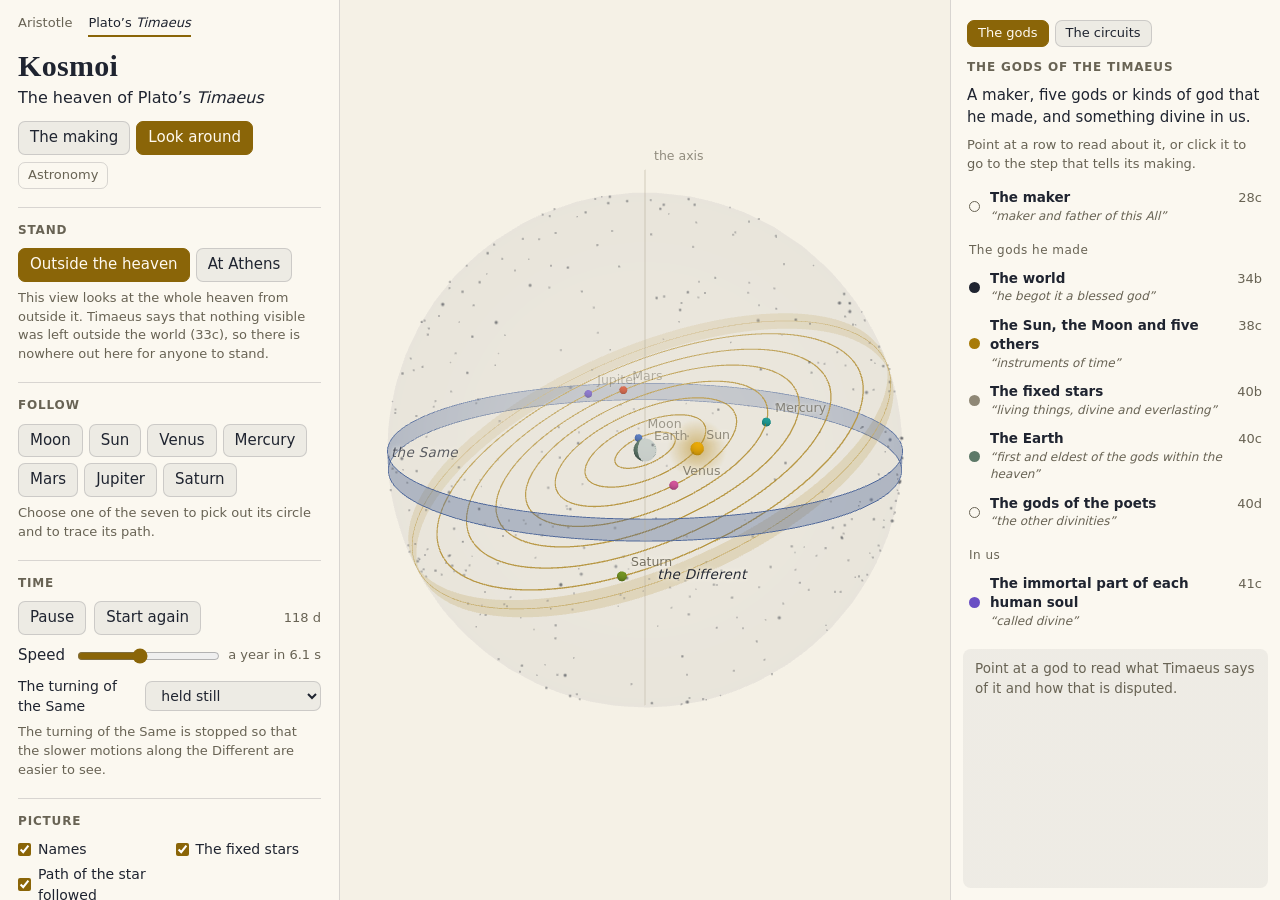
==== timaeus.html @ 5cf928cc "Kosmoi: Aristotle's cosmos and the heaven of Plato's Timaeus The two pages as they stand: the argume" ====
<!doctype html>
<html lang="en">
<head>
  <meta charset="utf-8">
  <meta name="viewport" content="width=device-width, initial-scale=1">
  <title>Kosmoi: the heaven of Plato’s Timaeus</title>
  <link rel="stylesheet" href="css/app.css">
  <script type="importmap">
    { "imports": { "three": "./vendor/three/build/three.module.js", "three/addons/": "./vendor/three/addons/" } }
  </script>
</head>
<body>
  <div class="app">
    <aside class="panel">
      <header>
        <nav class="cosmoi" aria-label="Which cosmos">
          <a href="index.html">Aristotle</a>
          <a href="timaeus.html" aria-current="page">Plato’s <i>Timaeus</i></a>
        </nav>
        <h1>Kosmoi</h1>
        <p class="sub">The heaven of Plato’s <i>Timaeus</i></p>
        <div class="seg mode" role="group" aria-label="What to do">
          <button id="mode-making" type="button" title="Timaeus’ account of how the world and its gods were made, step by step, in Greek and English">The making</button>
          <button id="mode-look" type="button" title="Turn the finished heaven round for yourself">Look around</button>
        </div>
        <div class="seg mode quiet" role="group" aria-label="For closer work">
          <button id="mode-astronomy" type="button" title="How large the seven circles are, and where each number comes from">Astronomy</button>
        </div>
      </header>

      <!-- The making, step by step. -->
      <div id="walk" hidden>
        <section>
          <div class="walk-head">
            <h2 id="walk-head"></h2>
            <span id="walk-count" class="value"></span>
          </div>
          <p id="walk-where" class="where"></p>
          <div class="row steps">
            <button id="walk-prev" type="button">Back</button>
            <button id="walk-next" type="button">Next</button>
            <span class="value">or the arrow keys</span>
          </div>
          <p id="walk-say" class="say"></p>
          <label id="act-row" class="slider">
            <span>This step</span>
            <input id="act" type="range" min="0" max="1000" step="1">
            <button id="again" type="button">Again</button>
          </label>
          <p id="walk-greek" class="greek" lang="grc"></p>
          <p id="walk-english" class="english"></p>
          <p id="walk-dispute" class="dispute"></p>
          <p id="walk-credit" class="note">The Greek is Burnet’s Oxford text and the English is Bury’s Loeb translation of 1929, both as digitised by the <a href="https://www.perseus.tufts.edu/" target="_blank" rel="noopener">Perseus Digital Library</a> and used under the <a href="https://creativecommons.org/licenses/by-sa/4.0/" target="_blank" rel="noopener">CC BY-SA 4.0</a> licence. The English is used here until another is supplied. The <a href="https://github.com/benarad/kosmoi#texts-and-licences" target="_blank" rel="noopener">sources and licences</a> are listed in full with the code.</p>
        </section>
      </div>

      <!-- Looking around the finished heaven for yourself. -->
      <div id="explore">
        <section>
          <h2>Stand</h2>
          <div id="views" class="seg" role="group" aria-label="Where to stand"></div>
          <p id="view-note" class="note"></p>
        </section>

        <section>
          <h2>Follow</h2>
          <div id="focus" class="seg" role="group" aria-label="Which star to follow"></div>
          <p id="focus-note" class="note"></p>
        </section>

        <!-- Everything astronomical: out of sight until asked for. -->
        <div id="astronomy" hidden>
          <section data-views="outside">
            <h2>How large the seven circles are</h2>
            <label class="field">
              <span>The circles’ sizes</span>
              <select id="sizes"></select>
            </label>
            <p id="sizes-note" class="note"></p>
          </section>

          <section>
            <h2>Where each number comes from</h2>
            <ul id="legend" class="sources"></ul>
            <p class="note">Apart from the proportions of the seven circles to one another, sizes and distances are not to scale. Timaeus gives no figure for the size of the Earth, the stars or the heaven.</p>
            <p class="note">The fixed stars are the stars of the Yale Bright Star Catalogue down to magnitude 4.6, about a thousand in all, placed where they were in 350 BC. Athens is taken to be at 38° north, and the Different to be slanted at 24° to the Same.</p>
          </section>
        </div>
      </div>

      <section>
        <h2>Time</h2>
        <div class="row">
          <button id="play" type="button">Pause</button>
          <button id="reset" type="button">Start again</button>
          <span id="elapsed" class="value"></span>
        </div>
        <!-- The clocks of the finished heaven; a step of the making has its own slider above. -->
        <div id="time-heaven">
          <label class="slider">
            <span>Speed</span>
            <input id="speed" type="range" min="0" max="1000" step="1">
            <span id="speed-text" class="value"></span>
          </label>
          <label class="field">
            <span>The turning of the Same</span>
            <select id="clock">
              <option value="held">held still</option>
              <option value="daily">running</option>
              <option value="noon">seen once a day, at noon</option>
            </select>
          </label>
          <p id="clock-note" class="note"></p>
        </div>
      </section>

      <section id="readout-section">
        <h2 id="readout-title"></h2>
        <dl id="readout"></dl>
      </section>

      <section>
        <h2>Picture</h2>
        <div class="checks">
          <label><input id="show-labels" type="checkbox"> Names</label>
          <label><input id="show-stars" type="checkbox"> The fixed stars</label>
          <label><input id="show-trail" type="checkbox"> Path of the star followed</label>
        </div>
        <div class="row">
          <button id="clear-trail" type="button">Clear path</button>
          <button id="reset-view" type="button">Reset view</button>
          <button id="theme" type="button">Paper</button>
        </div>
        <p id="drag-note" class="note">Drag to turn the view; scroll to move in or out.</p>
      </section>
    </aside>

    <main id="stage" class="stage" aria-label="The heaven, drawn and moving"></main>

    <aside id="rollcall-wrap" class="rollcall">
      <header>
        <!-- What the margin lists: the gods, or the steps or the circuits. -->
        <div class="seg tabs" role="group" aria-label="What the margin lists">
          <button id="tab-gods" type="button">The gods</button>
          <button id="tab-list" type="button">The circuits</button>
        </div>
        <h2 id="margin-title">The gods of the Timaeus</h2>
        <p id="count-line" class="count"></p>
        <p id="count-note" class="note"></p>
      </header>
      <div id="rollcall"></div>
      <!-- What Timaeus says of the god or the circuit pointed at. Kept under the
           list, so that filling it never moves the row under the cursor. -->
      <div id="detail" class="detail"></div>
    </aside>
  </div>

  <script type="module" src="js/timaeus.js"></script>
</body>
</html>
---- css/app.css ----
:root {
  --bg: #0d1220;
  --panel: #121829;
  --ink: #ece8dc;
  --faint: #9aa1b4;
  --line: rgba(236, 232, 220, 0.14);
  --control: rgba(236, 232, 220, 0.07);
  --control-hover: rgba(236, 232, 220, 0.13);
  --accent: #e6b53f;
  --on-accent: #1b1606;
  color-scheme: dark;
}

:root[data-theme="light"] {
  --bg: #f5f1e6;
  --panel: #fbf8f0;
  --ink: #1f2430;
  --faint: #686354;
  --line: rgba(31, 36, 48, 0.16);
  --control: rgba(31, 36, 48, 0.06);
  --control-hover: rgba(31, 36, 48, 0.11);
  --accent: #8a6508;
  --on-accent: #fffaf0;
  color-scheme: light;
}

* { box-sizing: border-box; }

html, body { height: 100%; margin: 0; }

body {
  background: var(--bg);
  color: var(--ink);
  font: 15px/1.45 system-ui, -apple-system, "Segoe UI", sans-serif;
}

.app {
  display: grid;
  grid-template-columns: 340px minmax(0, 1fr) 330px;
  height: 100vh;
}

/* ---------- the two side panels ---------- */

.panel, .rollcall {
  overflow-y: auto;
  background: var(--panel);
}

.panel { padding: 20px 18px 28px; border-right: 1px solid var(--line); }
.rollcall { display: flex; flex-direction: column; border-left: 1px solid var(--line); }
.rollcall header { padding: 20px 16px 10px; }

.panel header { margin-bottom: 4px; }

/* Which cosmos: a line of links above the title, the same on every page. */
.cosmoi { display: flex; gap: 16px; margin: -6px 0 12px; font-size: 13px; }
.cosmoi a { padding-bottom: 2px; border-bottom: 2px solid transparent; color: var(--faint); text-decoration: none; }
.cosmoi a:hover { color: var(--ink); }
.cosmoi a[aria-current="page"] { border-bottom-color: var(--accent); color: var(--ink); }
.cosmoi a:focus-visible { outline: 2px solid var(--accent); outline-offset: 2px; }

h1 {
  margin: 0;
  font: 600 30px/1.1 "Iowan Old Style", "Palatino Linotype", Palatino, Georgia, serif;
  letter-spacing: 0.01em;
}

.sub { margin: 4px 0 0; font-size: 16px; }
.mode { margin-top: 12px; }
/* The second row: the closer reading and the astronomy, there when wanted. */
.mode.quiet { margin-top: 7px; }
.mode.quiet button { padding: 3px 9px; font-size: 13px; color: var(--faint); background: none; }
.mode.quiet button:hover { color: var(--ink); background: var(--control); }
.mode.quiet button[aria-pressed="true"] { color: var(--on-accent); background: var(--accent); }

.panel [hidden] { display: none; }

/* ---------- the guided sequences ---------- */

.walk-head { display: flex; align-items: baseline; justify-content: space-between; gap: 10px; }
.walk-head h2 { text-transform: none; letter-spacing: 0; font-size: 15px; color: var(--ink); }
.walk-head .value { white-space: nowrap; }
.where { margin: -5px 0 10px; color: var(--faint); font-size: 13px; }
.where:empty { display: none; }

/* A trial: what the model gives, beside what was seen. */
.measure { display: block; margin: 0 0 10px; padding: 9px 12px; border: 1px solid var(--line); border-radius: 8px; }
.measure dt { font-size: 11.5px; letter-spacing: 0.06em; text-transform: uppercase; }
.measure dd { margin: 1px 0 9px; font-variant-numeric: normal; }
.measure dd:last-child { margin-bottom: 0; }

.greek, .english { margin: 0 0 12px; }
.greek { font: 17px/1.6 "GFS Didot", "Gentium Plus", "Palatino Linotype", "Times New Roman", serif; }
.english { font-size: 14.5px; line-height: 1.5; }
.greek span, .english span { color: var(--faint); cursor: pointer; border-radius: 3px; }
.greek span:hover, .english span:hover { color: var(--ink); }
.greek span.here, .english span.here { color: var(--ink); background: var(--control-hover); box-shadow: 0 0 0 3px var(--control-hover); }

.row.steps { margin: 0 0 12px; }
.say {
  margin: 0 0 12px;
  padding: 8px 12px;
  border-left: 3px solid var(--accent);
  background: var(--control);
  font-size: 14px;
}

/* How a passage is contested, in a line or two. */
.dispute { margin: 0 0 10px; padding: 0 2px; color: var(--faint); font-size: 13px; }
.dispute:empty { display: none; }

button:disabled { opacity: 0.4; cursor: default; }
button.link { padding: 0; border: 0; background: none; color: var(--accent); text-decoration: underline; font-size: inherit; }

.panel section, .panel footer {
  margin-top: 18px;
  padding-top: 14px;
  border-top: 1px solid var(--line);
}

.panel section[hidden] { display: none; }

h2 {
  margin: 0 0 9px;
  font-size: 12px;
  font-weight: 600;
  letter-spacing: 0.07em;
  text-transform: uppercase;
  color: var(--faint);
}

.note { margin: 7px 0 0; color: var(--faint); font-size: 13px; }
.note a { color: inherit; text-decoration: underline; text-underline-offset: 2px; }
.note a:hover { color: var(--ink); }
.note:empty { display: none; }

.value { color: var(--faint); font-size: 13px; font-variant-numeric: tabular-nums; }

button, select {
  font: inherit;
  color: var(--ink);
  background: var(--control);
  border: 1px solid var(--line);
  border-radius: 7px;
  padding: 5px 11px;
  cursor: pointer;
}

button:hover, select:hover { background: var(--control-hover); }

button:focus-visible, select:focus-visible, input:focus-visible {
  outline: 2px solid var(--accent);
  outline-offset: 2px;
}

button[aria-pressed="true"] {
  background: var(--accent);
  border-color: var(--accent);
  color: var(--on-accent);
}

.seg { display: flex; flex-wrap: wrap; gap: 6px; }
.seg button small { margin-left: 5px; opacity: 0.75; font-size: 12px; }

.row { display: flex; align-items: center; flex-wrap: wrap; gap: 8px; margin-top: 8px; }
.row:first-child { margin-top: 0; }
.row .value { margin-left: auto; }

.slider {
  display: grid;
  grid-template-columns: auto minmax(0, 1fr) auto;
  align-items: center;
  gap: 10px;
  margin-top: 10px;
}

.slider input { width: 100%; accent-color: var(--accent); }
.slider .value { min-width: 5.2em; text-align: right; }

.field {
  display: flex;
  align-items: center;
  justify-content: space-between;
  gap: 10px;
  margin-top: 9px;
  font-size: 14px;
}

.field select { max-width: 58%; }
.field[hidden], .check[hidden] { display: none; }

.check { display: flex; align-items: center; gap: 7px; margin-top: 9px; font-size: 14px; }
.check.inline { margin-top: 0; margin-right: 4px; }

.checks { display: grid; grid-template-columns: 1fr 1fr; gap: 5px 12px; font-size: 14px; }
.checks label { display: flex; align-items: center; gap: 7px; }
input[type="checkbox"] { accent-color: var(--accent); margin: 0; }

.sources { list-style: none; margin: 8px 0 0; padding: 0; font-size: 12.5px; }
.sources li { display: flex; justify-content: space-between; gap: 10px; padding: 2px 0; color: var(--faint); }
.sources b { font-weight: 600; color: var(--ink); cursor: help; white-space: nowrap; }
#legend li { display: block; }
#legend b { cursor: default; margin-right: 6px; }

/* ---------- the readout ---------- */

dl { display: grid; grid-template-columns: auto minmax(0, 1fr); gap: 4px 14px; margin: 0; font-size: 14px; }
dt { color: var(--faint); }
dd { margin: 0; font-variant-numeric: tabular-nums; }
dt[hidden], dd[hidden] { display: none; }

/* ---------- the roll-call ---------- */

.count { margin: 0; font-size: 15px; font-variant-numeric: tabular-nums; }
.count b { font-weight: 600; }

.key { display: flex; flex-wrap: wrap; gap: 4px 14px; list-style: none; margin: 10px 0 0; padding: 0; color: var(--faint); font-size: 12px; }
.key li { display: flex; align-items: center; gap: 6px; }

.chip { flex: none; width: 16px; height: 0; border-top: 3px solid var(--faint); }
.chip.dashed { border-top-style: dashed; }
.chip.dotted { border-top-style: dotted; }

/* The description of the sphere pointed at. Its height is fixed: if it grew
   and shrank with its text it would push the list about under the cursor. */
.detail {
  flex: none;
  height: min(238px, 32vh);
  overflow-y: auto;
  margin: 8px 12px 12px;
  padding: 10px 12px;
  border-radius: 8px;
  background: linear-gradient(var(--control), var(--control)), var(--panel);
  font-size: 13.5px;
}

.detail p { margin: 0; }
.detail .hint { color: var(--faint); }
.detail .sources { margin-top: 6px; }

#rollcall { flex: 1; min-height: 0; overflow-y: auto; padding: 0 8px 24px; }

.rc-group { margin-top: 6px; }

.rc-head {
  display: flex;
  align-items: baseline;
  gap: 8px;
  width: 100%;
  padding: 6px 8px;
  border: 0;
  border-radius: 6px;
  background: none;
  text-align: left;
  font-weight: 600;
}

.rc-head .dot { align-self: center; width: 9px; height: 9px; border-radius: 50%; }
.rc-head small { margin-left: auto; color: var(--faint); font-weight: 400; font-size: 12px; font-variant-numeric: tabular-nums; }
.rc-group.focused .rc-head { background: var(--control-hover); }

.rc-row {
  display: grid;
  grid-template-columns: 22px 16px minmax(0, 1fr) auto 14px;
  align-items: center;
  gap: 8px;
  padding: 3px 8px;
  border-radius: 6px;
  font-size: 13px;
  cursor: default;
}

.rc-row:hover, .rc-row:focus-within, .rc-row.lit { background: var(--control); }
.rc-row .num { color: var(--faint); font-size: 11.5px; text-align: right; font-variant-numeric: tabular-nums; }
.rc-row .what { min-width: 0; overflow: hidden; white-space: nowrap; text-overflow: ellipsis; }
.rc-row .what small { color: var(--faint); margin-left: 6px; }
.rc-row .carried { color: var(--faint); font-size: 11.5px; font-variant-numeric: tabular-nums; }
.rc-row input { cursor: pointer; }
.rc-group:not(.focused) .rc-row { opacity: 0.72; }
.rc-row.stars { margin-top: 2px; }

/* The movers: one still mark beside each sphere, in a column of their own. */
.mover {
  display: none;
  box-sizing: border-box;
  width: 10px;
  height: 10px;
  border: 1.5px solid var(--ink);
  border-radius: 50%;
  justify-self: center;
}

.mover.first { background: var(--ink); width: 12px; height: 12px; }
.mover.idle { border-style: dotted; opacity: 0.55; }
.mover.unknown { border: 0; width: auto; height: auto; color: var(--faint); font-size: 12px; line-height: 1; }

.with-movers .mover, .key .mover { display: block; }
.with-movers .rc-row { grid-template-columns: 22px 16px minmax(0, 1fr) auto 14px 30px; }
.with-movers .rc-row .mover { margin-left: 12px; }
#mover-key[hidden], #mover-line[hidden] { display: none; }
.mover-words { margin-top: 8px !important; color: var(--faint); font-size: 12.5px; }

/* The short form: a row for each star, a mark for each sphere that serves it,
   and under each mark its mover. */
.key:empty { display: none; }
.rollcall.matrix #rollcall { padding: 6px 12px 12px; }
.mx-row { display: grid; grid-template-columns: 88px minmax(0, 1fr); align-items: center; gap: 4px; padding: 5px 0; break-inside: avoid; }
.mx-name { display: flex; align-items: center; gap: 7px; min-width: 0; padding: 4px 6px; border: 0; border-radius: 6px; background: none; text-align: left; font-size: 13.5px; font-weight: 600; }
span.mx-name { cursor: default; }
.mx-name .dot { flex: none; width: 9px; height: 9px; border-radius: 50%; }
.mx-row.focused .mx-name { background: var(--control-hover); }
.mx-pairs { display: flex; flex-wrap: wrap; align-items: center; }
.mx-pair { display: grid; justify-items: center; align-content: center; row-gap: 6px; width: 22px; min-height: 30px; border-radius: 5px; cursor: default; }
.mx-pair:hover, .mx-pair.lit { background: var(--control-hover); }
.mx-pair:focus-visible { outline: 2px solid var(--accent); outline-offset: 1px; }
.mx-pair .chip { width: 15px; }
.mx-pair .mover { width: 9px; height: 9px; }
.mx-pair .mover.first { width: 11px; height: 11px; }
.mx-gap { width: 9px; }
.rollcall.matrix .mx-row:first-child { margin-bottom: 4px; }

/* Below the Moon the list is of the four simple bodies. */
.rollcall.below .key { display: none; }
.rc-simple { display: grid; grid-template-columns: 12px minmax(0, 1fr); gap: 10px; padding: 8px 10px; font-size: 13.5px; }
.rc-simple .dot { width: 11px; height: 11px; margin-top: 4px; border-radius: 50%; }
.rc-simple small { margin-left: 8px; color: var(--faint); }
.rc-simple .place { display: block; color: var(--faint); }

/* The Timaeus: the list is of the eight circuits, the Same and the seven circles of the Different. */
.tc-row { display: grid; grid-template-columns: 11px minmax(0, 1fr) auto; align-items: baseline; gap: 10px; padding: 7px 10px; border-radius: 6px; font-size: 13.5px; cursor: default; break-inside: avoid; }
.tc-row.choose { cursor: pointer; }
.tc-row:hover, .tc-row.lit, .tc-row.focused { background: var(--control); }
.tc-row.focused { background: var(--control-hover); }
.tc-row:focus-visible { outline: 2px solid var(--accent); outline-offset: -2px; }
.tc-row .dot { align-self: center; width: 11px; height: 11px; border-radius: 50%; }
.tc-row .what { min-width: 0; font-weight: 600; }
.tc-row .what small { display: block; color: var(--faint); font-weight: 400; font-size: 12px; }
.tc-row .period { color: var(--faint); font-size: 13px; font-variant-numeric: tabular-nums; white-space: nowrap; }
.tc-head { margin: 12px 10px 4px; color: var(--faint); font-size: 12px; letter-spacing: 0.04em; }
/* The same list as the steps of the making: a number in place of the dot. */
.tc-row.step { grid-template-columns: 18px minmax(0, 1fr) auto; }
.tc-row .num { color: var(--faint); font-size: 12px; text-align: right; font-variant-numeric: tabular-nums; }
.tc-row.step .what { font-weight: 400; }
.tc-row.step.focused .what { font-weight: 600; }

/* The margin's two lists, and the list of the gods. A god whose making has
   not yet been told is faint, and one with nothing to show in the picture has
   a hollow mark. Its description is given all the room the short list leaves. */
.tabs { margin: 0 0 12px; }
.tabs button { padding: 3px 10px; font-size: 13px; }
.tc-row.god { padding: 5px 10px; }
.tc-row.god .what small { font-style: italic; }
.tc-row.unmade { opacity: 0.42; }
.tc-row .dot.hollow { box-sizing: border-box; border: 1.5px solid var(--faint); background: none; }
.rollcall.gods #rollcall { flex: none; padding-bottom: 6px; }
.rollcall.gods .detail { flex: 1; height: auto; min-height: 150px; }
.detail .god-head { display: flex; flex-wrap: wrap; align-items: baseline; gap: 4px 10px; margin-bottom: 7px; }
.detail .greek-phrase { font: 15px/1.4 "GFS Didot", "Gentium Plus", "Palatino Linotype", "Times New Roman", serif; }
.detail .where-phrase { color: var(--faint); font-size: 12.5px; }
.rollcall.gods .detail p + p { margin-top: 8px; }
.detail .dispute { padding: 0; }
/* A step of the making: its slider, and a button to play it again. */
#act-row { margin: 0 0 12px; }
#act-row[hidden], #time-heaven[hidden], #explore[hidden], #walk[hidden], .detail[hidden] { display: none; }

#tether { position: fixed; inset: 0; width: 100%; height: 100%; pointer-events: none; z-index: 10; }
#tether-path { fill: none; stroke-width: 1.5; opacity: 0.85; }
#tether-all path { fill: none; stroke-width: 1; opacity: 0.4; }

/* ---------- the stage ---------- */

.stage { position: relative; overflow: hidden; min-height: 0; background: var(--bg); touch-action: none; }
.stage canvas { position: absolute; inset: 0; display: block; }
.stage-labels { position: absolute; inset: 0; pointer-events: none; }

.label {
  padding: 0 0 5px 9px;
  color: var(--ink);
  font-size: 13px;
  white-space: nowrap;
  text-shadow: 0 0 3px var(--bg), 0 0 6px var(--bg);
}

.label.major { font-size: 15px; font-weight: 600; }
.label.minor { color: var(--faint); font-size: 12.5px; }
.label.sign { padding: 0; color: var(--faint); font-size: 12px; letter-spacing: 0.03em; }
.label.star { padding: 0 0 3px 6px; color: var(--faint); font-size: 11.5px; }
.label.compass { padding: 0; font-size: 12.5px; font-weight: 600; letter-spacing: 0.1em; text-transform: uppercase; }
.label.element { padding: 0; font-size: 13px; font-weight: 600; letter-spacing: 0.05em; }
.label.element.inside { color: #fff; text-shadow: 0 0 3px rgba(0, 0, 0, 0.9), 0 0 6px rgba(0, 0, 0, 0.7); }
.label.inward, .label.beside { padding: 0 0 0 7px; }
.label.band { font-size: 13.5px; font-style: italic; letter-spacing: 0.02em; }

/* ---------- narrower windows ---------- */

/* Mid-width: the roll-call moves beneath, its description on the left and the
   list beside it in as many columns as fit. */
@media (max-width: 1180px) {
  .app { grid-template-columns: 320px minmax(0, 1fr); grid-template-rows: minmax(0, 1fr) 42vh; }
  .rollcall {
    grid-column: 1 / -1;
    display: grid;
    grid-template-columns: 320px minmax(0, 1fr);
    grid-template-rows: auto minmax(0, 1fr);
    border-left: 0;
    border-top: 1px solid var(--line);
    overflow: hidden;
  }
  .rollcall header { padding-top: 14px; }
  .detail { grid-column: 1; grid-row: 2; height: auto; min-height: 0; margin-top: 0; }
  #rollcall { grid-column: 2; grid-row: 1 / span 2; padding-top: 10px; column-width: 280px; column-gap: 14px; }
  .rc-group { break-inside: avoid; }
}

/* Narrow: the picture on top, then the controls, then the roll-call. */
@media (max-width: 820px) {
  .app { grid-template-columns: minmax(0, 1fr); grid-template-rows: 56vh auto auto; height: auto; min-height: 100vh; }
  .stage { order: -1; }
  .panel { border-right: 0; border-top: 1px solid var(--line); overflow: visible; }
  .rollcall { display: flex; overflow: visible; }
  #rollcall { overflow: visible; column-width: auto; }
  /* The list is as long as the page here, so the description stays in sight at the foot of the window. */
  .detail { position: sticky; bottom: 8px; height: min(238px, 32vh); margin-top: 8px; box-shadow: 0 0 0 1px var(--line), 0 -6px 18px rgba(0, 0, 0, 0.25); }
  /* A god's description is long, so here it lies under the list at its own length. */
  .rollcall.gods .detail { position: static; height: auto; box-shadow: none; }
}
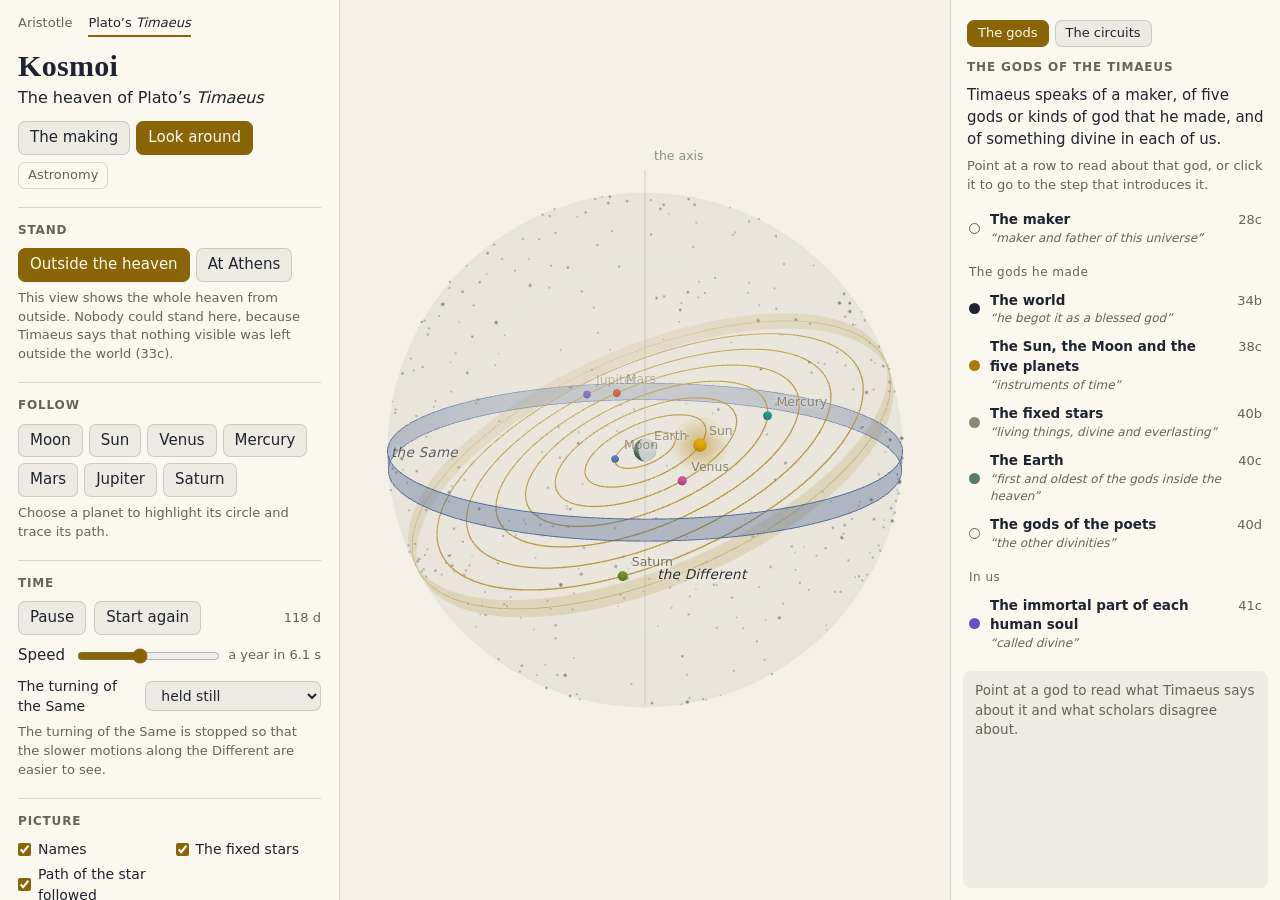
==== commit d4055e0f: "Revise the wording of both pages and the README The notes under every step, the gods in the margin, " ====
--- a/timaeus.html
+++ b/timaeus.html
@@ -24,7 +24,7 @@
           <button id="mode-look" type="button" title="Turn the finished heaven round for yourself">Look around</button>
         </div>
         <div class="seg mode quiet" role="group" aria-label="For closer work">
-          <button id="mode-astronomy" type="button" title="How large the seven circles are, and where each number comes from">Astronomy</button>
+          <button id="mode-astronomy" type="button" title="The sizes of the seven circles and the source of every number">Astronomy</button>
         </div>
       </header>
 
@@ -131,7 +131,7 @@
           <button id="reset-view" type="button">Reset view</button>
           <button id="theme" type="button">Paper</button>
         </div>
-        <p id="drag-note" class="note">Drag to turn the view; scroll to move in or out.</p>
+        <p id="drag-note" class="note">Drag to turn the view, and scroll to move in or out.</p>
       </section>
     </aside>
 
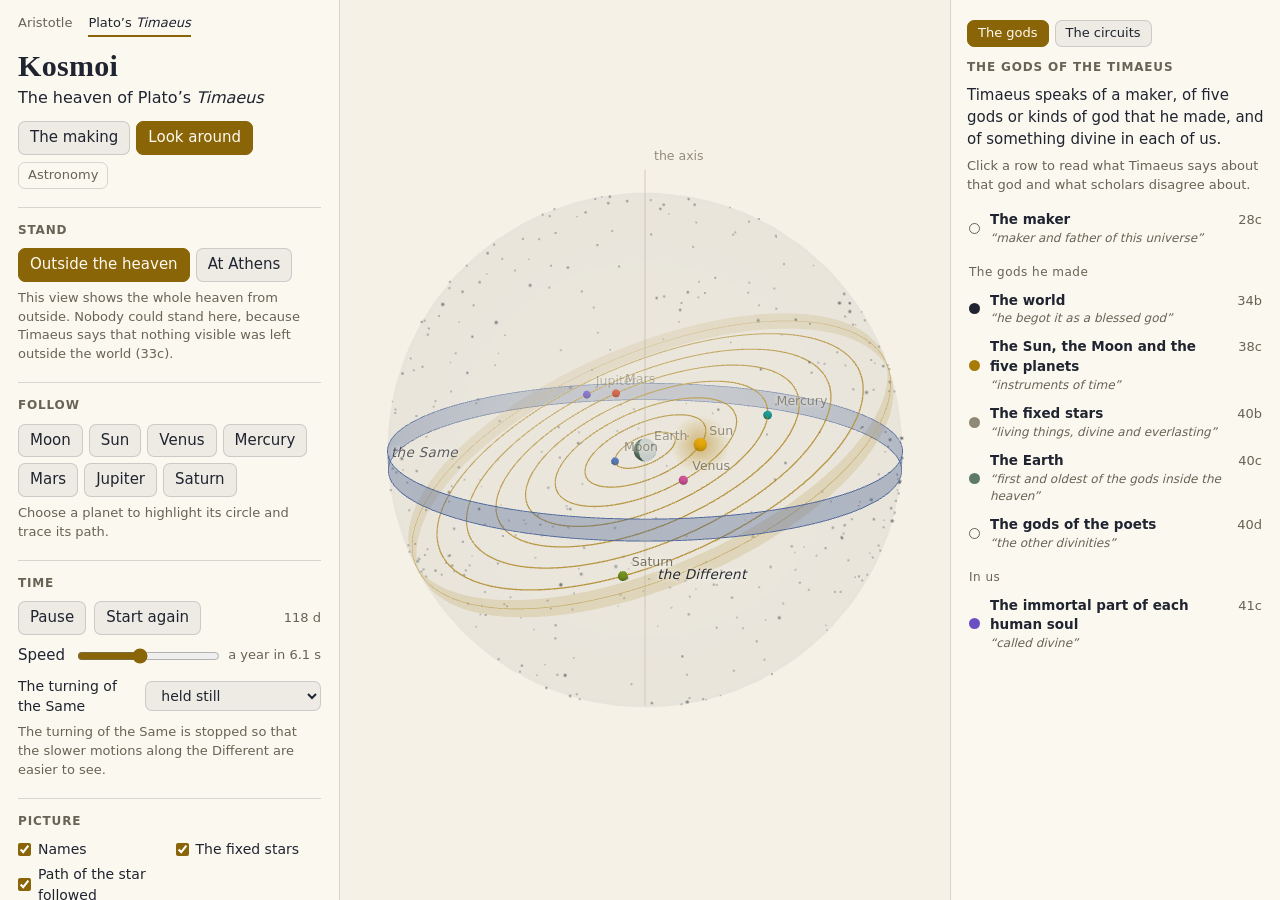
==== commit 4021a8ea: "Fix the keyboard, pin the step controls, open the gods in place Space and the arrow keys now work af" ====
--- a/timaeus.html
+++ b/timaeus.html
@@ -31,22 +31,25 @@
       <!-- The making, step by step. -->
       <div id="walk" hidden>
         <section>
-          <div class="walk-head">
+          <!-- The step's controls and its title, which stay in sight while its text is
+               scrolled. The controls come first, so that they never move when a title
+               runs to a second line. -->
+          <div class="walk-bar">
+            <div class="row steps">
+              <button id="walk-prev" type="button">Back</button>
+              <button id="walk-next" type="button">Next</button>
+              <span class="hint">or the arrow keys</span>
+              <span id="walk-count" class="value"></span>
+            </div>
+            <label id="act-row" class="slider">
+              <span>This step</span>
+              <input id="act" type="range" min="0" max="1000" step="1">
+              <button id="again" type="button">Again</button>
+            </label>
             <h2 id="walk-head"></h2>
-            <span id="walk-count" class="value"></span>
-          </div>
-          <p id="walk-where" class="where"></p>
-          <div class="row steps">
-            <button id="walk-prev" type="button">Back</button>
-            <button id="walk-next" type="button">Next</button>
-            <span class="value">or the arrow keys</span>
+            <p id="walk-where" class="where"></p>
           </div>
           <p id="walk-say" class="say"></p>
-          <label id="act-row" class="slider">
-            <span>This step</span>
-            <input id="act" type="range" min="0" max="1000" step="1">
-            <button id="again" type="button">Again</button>
-          </label>
           <p id="walk-greek" class="greek" lang="grc"></p>
           <p id="walk-english" class="english"></p>
           <p id="walk-dispute" class="dispute"></p>
@@ -149,8 +152,9 @@
         <p id="count-note" class="note"></p>
       </header>
       <div id="rollcall"></div>
-      <!-- What Timaeus says of the god or the circuit pointed at. Kept under the
-           list, so that filling it never moves the row under the cursor. -->
+      <!-- What Timaeus says of the circuit pointed at. Kept under the list, so that
+           filling it never moves the row under the cursor. A god's description
+           opens in the list itself, under its row. -->
       <div id="detail" class="detail"></div>
     </aside>
   </div>
--- a/css/app.css
+++ b/css/app.css
@@ -78,9 +78,25 @@
 
 /* ---------- the guided sequences ---------- */
 
-.walk-head { display: flex; align-items: baseline; justify-content: space-between; gap: 10px; }
-.walk-head h2 { text-transform: none; letter-spacing: 0; font-size: 15px; color: var(--ink); }
-.walk-head .value { white-space: nowrap; }
+/* The step's title and its controls stay in sight while the text under them
+   is scrolled. The bar reaches the panel's edges and sits flush with the top
+   of its section, so that it is in the same place stuck as unstuck. */
+#walk > section { padding-top: 0; }
+.walk-bar {
+  position: sticky;
+  top: -20px;                 /* the panel's own top padding, so that the bar sticks flush with its top edge */
+  z-index: 3;
+  margin: 0 -18px 12px;
+  padding: 14px 18px 12px;
+  background: var(--panel);
+  box-shadow: 0 1px 0 var(--line);
+}
+.walk-bar .row.steps { margin: 0; }
+.walk-bar .hint { color: var(--faint); font-size: 13px; }
+.walk-bar .value { white-space: nowrap; }
+.walk-bar #act-row { margin: 10px 0 0; }
+.walk-bar h2 { margin: 12px 0 0; text-transform: none; letter-spacing: 0; font-size: 15px; color: var(--ink); }
+.walk-bar .where { margin: 2px 0 0; }
 .where { margin: -5px 0 10px; color: var(--faint); font-size: 13px; }
 .where:empty { display: none; }
 
@@ -349,17 +365,20 @@
    a hollow mark. Its description is given all the room the short list leaves. */
 .tabs { margin: 0 0 12px; }
 .tabs button { padding: 3px 10px; font-size: 13px; }
+/* A row of the gods' list is a button. Clicking it opens what Timaeus says of
+   that god directly under the row, and clicking it again closes it. */
+button.tc-row { width: 100%; border: 0; background: none; color: inherit; text-align: left; cursor: pointer; }
 .tc-row.god { padding: 5px 10px; }
 .tc-row.god .what small { font-style: italic; }
 .tc-row.unmade { opacity: 0.42; }
+.tc-row.unmade[aria-expanded="true"] { opacity: 0.75; }
 .tc-row .dot.hollow { box-sizing: border-box; border: 1.5px solid var(--faint); background: none; }
-.rollcall.gods #rollcall { flex: none; padding-bottom: 6px; }
-.rollcall.gods .detail { flex: 1; height: auto; min-height: 150px; }
-.detail .god-head { display: flex; flex-wrap: wrap; align-items: baseline; gap: 4px 10px; margin-bottom: 7px; }
-.detail .greek-phrase { font: 15px/1.4 "GFS Didot", "Gentium Plus", "Palatino Linotype", "Times New Roman", serif; }
-.detail .where-phrase { color: var(--faint); font-size: 12.5px; }
-.rollcall.gods .detail p + p { margin-top: 8px; }
-.detail .dispute { padding: 0; }
+.god-about { margin: 2px 10px 12px 31px; padding: 2px 0 4px 12px; border-left: 2px solid var(--line); font-size: 13.5px; }
+.god-about p { margin: 0 0 8px; }
+.god-about .greek-phrase { font: 15px/1.4 "GFS Didot", "Gentium Plus", "Palatino Linotype", "Times New Roman", serif; }
+.god-about .tc-head { margin: 10px 0 3px; }
+.god-about .dispute { padding: 0; }
+.god-about .note { margin: 0; }
 /* A step of the making: its slider, and a button to play it again. */
 #act-row { margin: 0 0 12px; }
 #act-row[hidden], #time-heaven[hidden], #explore[hidden], #walk[hidden], .detail[hidden] { display: none; }
@@ -411,17 +430,18 @@
   .detail { grid-column: 1; grid-row: 2; height: auto; min-height: 0; margin-top: 0; }
   #rollcall { grid-column: 2; grid-row: 1 / span 2; padding-top: 10px; column-width: 280px; column-gap: 14px; }
   .rc-group { break-inside: avoid; }
+  /* The gods' rows open in place, so they are kept in one column. */
+  .rollcall.gods #rollcall { column-width: auto; max-width: 560px; }
 }
 
 /* Narrow: the picture on top, then the controls, then the roll-call. */
 @media (max-width: 820px) {
   .app { grid-template-columns: minmax(0, 1fr); grid-template-rows: 56vh auto auto; height: auto; min-height: 100vh; }
+  .walk-bar { top: 0; }       /* here it is the page that scrolls, and the page has no padding */
   .stage { order: -1; }
   .panel { border-right: 0; border-top: 1px solid var(--line); overflow: visible; }
   .rollcall { display: flex; overflow: visible; }
   #rollcall { overflow: visible; column-width: auto; }
   /* The list is as long as the page here, so the description stays in sight at the foot of the window. */
   .detail { position: sticky; bottom: 8px; height: min(238px, 32vh); margin-top: 8px; box-shadow: 0 0 0 1px var(--line), 0 -6px 18px rgba(0, 0, 0, 0.25); }
-  /* A god's description is long, so here it lies under the list at its own length. */
-  .rollcall.gods .detail { position: static; height: auto; box-shadow: none; }
-}
+}
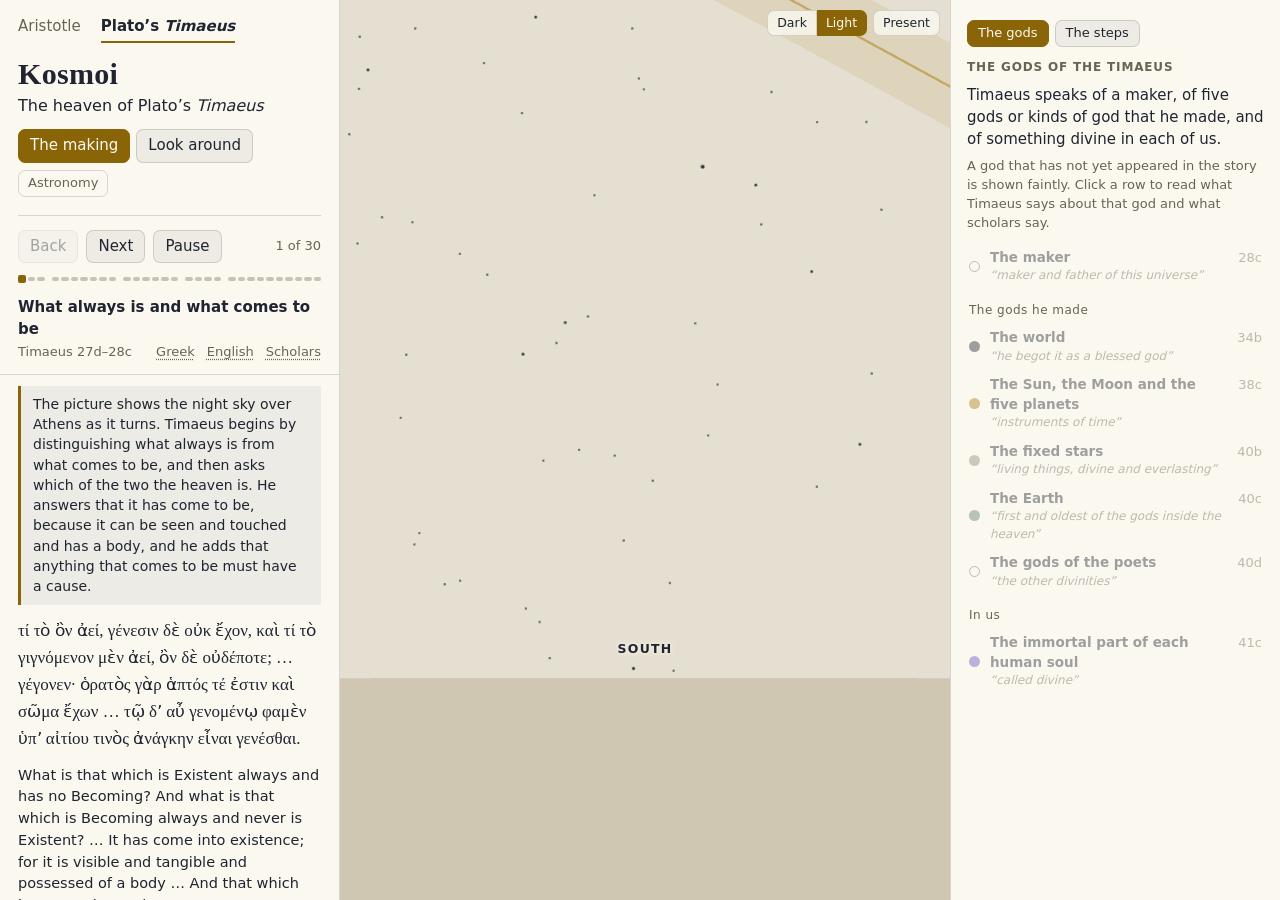
==== commit 813116ae: "Add a presentation view, links to steps and a layout for phones Each page now opens on its sequence." ====
--- a/timaeus.html
+++ b/timaeus.html
@@ -5,6 +5,13 @@
   <meta name="viewport" content="width=device-width, initial-scale=1">
   <title>Kosmoi: the heaven of Plato’s Timaeus</title>
   <link rel="stylesheet" href="css/app.css">
+  <script>
+    // The theme last chosen, or failing that the system's, set before anything is drawn.
+    try {
+      document.documentElement.dataset.theme = localStorage.getItem('kosmoi.theme')
+        || (matchMedia('(prefers-color-scheme: light)').matches ? 'light' : 'dark');
+    } catch (e) { /* the page's script sets it a moment later */ }
+  </script>
   <script type="importmap">
     { "imports": { "three": "./vendor/three/build/three.module.js", "three/addons/": "./vendor/three/addons/" } }
   </script>
@@ -36,23 +43,32 @@
                runs to a second line. -->
           <div class="walk-bar">
             <div class="row steps">
-              <button id="walk-prev" type="button">Back</button>
-              <button id="walk-next" type="button">Next</button>
-              <span class="hint">or the arrow keys</span>
+              <button id="walk-prev" type="button" title="The step before (left arrow key)">Back</button>
+              <button id="walk-next" type="button" title="The next step (right arrow key)">Next</button>
+              <button id="walk-play" type="button" title="Pause or play (space bar)">Pause</button>
               <span id="walk-count" class="value"></span>
             </div>
+            <!-- One mark for each step: how long the sequence is, and how far through. -->
+            <div id="walk-strip" class="strip" role="group" aria-label="The steps of this sequence"></div>
             <label id="act-row" class="slider">
               <span>This step</span>
               <input id="act" type="range" min="0" max="1000" step="1">
-              <button id="again" type="button">Again</button>
+              <button id="again" type="button" title="Play this step again from its beginning">Again</button>
             </label>
             <h2 id="walk-head"></h2>
-            <p id="walk-where" class="where"></p>
+            <div class="walk-foot">
+              <span id="walk-where" class="where"></span>
+              <!-- Links down to the passage and to what scholars say about it, which are usually below the foot of the window. -->
+              <span id="walk-parts" class="parts"></span>
+            </div>
           </div>
           <p id="walk-say" class="say"></p>
           <p id="walk-greek" class="greek" lang="grc"></p>
           <p id="walk-english" class="english"></p>
-          <p id="walk-dispute" class="dispute"></p>
+          <div id="walk-disputed" class="disputed">
+            <h3>What scholars say</h3>
+            <p id="walk-dispute" class="dispute"></p>
+          </div>
           <p id="walk-credit" class="note">The Greek is Burnet’s Oxford text and the English is Bury’s Loeb translation of 1929, both as digitised by the <a href="https://www.perseus.tufts.edu/" target="_blank" rel="noopener">Perseus Digital Library</a> and used under the <a href="https://creativecommons.org/licenses/by-sa/4.0/" target="_blank" rel="noopener">CC BY-SA 4.0</a> licence. The English is used here until another is supplied. The <a href="https://github.com/benarad/kosmoi#texts-and-licences" target="_blank" rel="noopener">sources and licences</a> are listed in full with the code.</p>
         </section>
       </div>
@@ -71,8 +87,10 @@
           <p id="focus-note" class="note"></p>
         </section>
 
-        <!-- Everything astronomical: out of sight until asked for. -->
-        <div id="astronomy" hidden>
+        <!-- Everything astronomical: out of sight until asked for. Its id must not be
+             "astronomy", which is a place in the address (#astronomy): the browser
+             would scroll the panel to it. -->
+        <div id="astronomy-part" hidden>
           <section data-views="outside">
             <h2>How large the seven circles are</h2>
             <label class="field">
@@ -91,7 +109,7 @@
         </div>
       </div>
 
-      <section>
+      <section id="time-section">
         <h2>Time</h2>
         <div class="row">
           <button id="play" type="button">Pause</button>
@@ -132,13 +150,15 @@
         <div class="row">
           <button id="clear-trail" type="button">Clear path</button>
           <button id="reset-view" type="button">Reset view</button>
-          <button id="theme" type="button">Paper</button>
         </div>
         <p id="drag-note" class="note">Drag to turn the view, and scroll to move in or out.</p>
       </section>
     </aside>
 
-    <main id="stage" class="stage" aria-label="The heaven, drawn and moving"></main>
+    <main id="stage" class="stage" aria-label="The heaven, drawn and moving">
+      <noscript><p class="stage-message">This page draws a moving model, and it needs JavaScript to do so.</p></noscript>
+      <p id="stage-failed" class="stage-message" hidden>The picture could not be started. The page needs a browser from 2023 or later, such as Chrome 89, Firefox 108 or Safari 16.4, with WebGL switched on.</p>
+    </main>
 
     <aside id="rollcall-wrap" class="rollcall">
       <header>
@@ -159,6 +179,16 @@
     </aside>
   </div>
 
+  <script>
+    // If the page's own script has not started, because the browser is too old
+    // for it or a file did not arrive, the picture's place says so.
+    window.addEventListener('load', function () {
+      setTimeout(function () {
+        if (!window.kosmoi) document.getElementById('stage-failed').hidden = false;
+      }, 800);
+    });
+  </script>
+
   <script type="module" src="js/timaeus.js"></script>
 </body>
 </html>
--- a/css/app.css
+++ b/css/app.css
@@ -8,6 +8,8 @@
   --control-hover: rgba(236, 232, 220, 0.13);
   --accent: #e6b53f;
   --on-accent: #1b1606;
+  /* For the Greek: a face made for polytonic Greek if the reader has one installed. */
+  --greek: "GFS Didot", "Gentium Plus", "Gentium", "SBL BibLit", "SBL Greek", "Cardo", "New Athena Unicode", "Palatino Linotype", "Times New Roman", serif;
   color-scheme: dark;
 }
 
@@ -54,10 +56,10 @@
 .panel header { margin-bottom: 4px; }
 
 /* Which cosmos: a line of links above the title, the same on every page. */
-.cosmoi { display: flex; gap: 16px; margin: -6px 0 12px; font-size: 13px; }
-.cosmoi a { padding-bottom: 2px; border-bottom: 2px solid transparent; color: var(--faint); text-decoration: none; }
-.cosmoi a:hover { color: var(--ink); }
-.cosmoi a[aria-current="page"] { border-bottom-color: var(--accent); color: var(--ink); }
+.cosmoi { display: flex; flex-wrap: wrap; gap: 4px 20px; margin: -4px 0 14px; font-size: 15px; }
+.cosmoi a { padding-bottom: 3px; border-bottom: 2px solid transparent; color: var(--faint); text-decoration: none; }
+.cosmoi a:hover { color: var(--ink); border-bottom-color: var(--line); }
+.cosmoi a[aria-current="page"] { border-bottom-color: var(--accent); color: var(--ink); font-weight: 600; }
 .cosmoi a:focus-visible { outline: 2px solid var(--accent); outline-offset: 2px; }
 
 h1 {
@@ -81,6 +83,9 @@
 /* The step's title and its controls stay in sight while the text under them
    is scrolled. The bar reaches the panel's edges and sits flush with the top
    of its section, so that it is in the same place stuck as unstuck. */
+/* Everything in a step is sized from here, so that the presentation view can
+   enlarge the whole of it at once (--scale is 1 except in that view). */
+#walk { font-size: calc(15px * var(--scale, 1)); }
 #walk > section { padding-top: 0; }
 .walk-bar {
   position: sticky;
@@ -92,23 +97,45 @@
   box-shadow: 0 1px 0 var(--line);
 }
 .walk-bar .row.steps { margin: 0; }
-.walk-bar .hint { color: var(--faint); font-size: 13px; }
-.walk-bar .value { white-space: nowrap; }
-.walk-bar #act-row { margin: 10px 0 0; }
-.walk-bar h2 { margin: 12px 0 0; text-transform: none; letter-spacing: 0; font-size: 15px; color: var(--ink); }
-.walk-bar .where { margin: 2px 0 0; }
-.where { margin: -5px 0 10px; color: var(--faint); font-size: 13px; }
-.where:empty { display: none; }
+.walk-bar .value { font-size: 0.867em; white-space: nowrap; }
+.walk-bar #walk-play { min-width: 4.4em; }       /* "Pause" and "Play" take the same room */
+.walk-bar #act-row { margin: 8px 0 0; }
+.walk-bar h2 { margin: 10px 0 0; text-transform: none; letter-spacing: 0; font-size: 1em; color: var(--ink); }
+.walk-foot { display: flex; flex-wrap: wrap; align-items: baseline; justify-content: space-between; gap: 2px 14px; margin-top: 2px; color: var(--faint); font-size: 0.867em; }
+.walk-foot .where:empty { display: none; }
+/* The links down to the Greek, the English and what is disputed. */
+.parts { display: flex; gap: 12px; }
+.parts:empty { display: none; }
+.parts button.link { color: var(--faint); text-decoration-style: dotted; text-underline-offset: 3px; }
+.parts button.link:hover { color: var(--ink); text-decoration-style: solid; }
+
+/* What a step plays has reached its end, and Next is marked. */
+#walk-next.ready { border-color: var(--accent); box-shadow: 0 0 0 2px color-mix(in srgb, var(--accent) 45%, transparent); }
+@media (prefers-reduced-motion: no-preference) {
+  #walk-next.ready { animation: ready 0.8s ease-out; }
+}
+@keyframes ready { from { box-shadow: 0 0 0 8px color-mix(in srgb, var(--accent) 0%, transparent); } }
+
+/* The strip of steps: a mark for each, the ones gone through darker, the one
+   reached in the accent colour, and a wider gap where a new group begins. A
+   mark is taller to the pointer than it looks. */
+.strip { display: flex; gap: 2px; margin: 8px 0 0; }
+.strip button { position: relative; flex: 1 1 0; min-width: 0; height: 16px; padding: 0; border: 0; border-radius: 0; background: none; }
+.strip button::before { content: ""; position: absolute; left: 0; right: 0; top: 6px; height: 4px; border-radius: 2px; background: color-mix(in srgb, var(--faint) 36%, transparent); }
+.strip button.done::before { background: var(--faint); }
+.strip button.here::before { top: 4px; height: 8px; background: var(--accent); }
+.strip button:hover::before { background: var(--ink); }
+.strip button.starts { margin-left: 5px; }
 
 /* A trial: what the model gives, beside what was seen. */
-.measure { display: block; margin: 0 0 10px; padding: 9px 12px; border: 1px solid var(--line); border-radius: 8px; }
-.measure dt { font-size: 11.5px; letter-spacing: 0.06em; text-transform: uppercase; }
+.measure { display: block; margin: 0 0 10px; padding: 9px 12px; border: 1px solid var(--line); border-radius: 8px; font-size: 0.933em; }
+.measure dt { font-size: 0.82em; letter-spacing: 0.06em; text-transform: uppercase; }
 .measure dd { margin: 1px 0 9px; font-variant-numeric: normal; }
 .measure dd:last-child { margin-bottom: 0; }
 
 .greek, .english { margin: 0 0 12px; }
-.greek { font: 17px/1.6 "GFS Didot", "Gentium Plus", "Palatino Linotype", "Times New Roman", serif; }
-.english { font-size: 14.5px; line-height: 1.5; }
+.greek { font: 1.133em/1.6 var(--greek); }
+.english { font-size: 0.967em; line-height: 1.5; }
 .greek span, .english span { color: var(--faint); cursor: pointer; border-radius: 3px; }
 .greek span:hover, .english span:hover { color: var(--ink); }
 .greek span.here, .english span.here { color: var(--ink); background: var(--control-hover); box-shadow: 0 0 0 3px var(--control-hover); }
@@ -119,12 +146,15 @@
   padding: 8px 12px;
   border-left: 3px solid var(--accent);
   background: var(--control);
-  font-size: 14px;
-}
-
-/* How a passage is contested, in a line or two. */
-.dispute { margin: 0 0 10px; padding: 0 2px; color: var(--faint); font-size: 13px; }
-.dispute:empty { display: none; }
+  font-size: 0.933em;
+}
+
+/* How a passage is contested, in a few lines under a heading of its own. */
+.disputed { margin: 0 0 12px; padding-top: 10px; border-top: 1px solid var(--line); }
+.disputed[hidden] { display: none; }
+.disputed h3 { margin: 0 0 4px; color: var(--faint); font-size: 0.8em; font-weight: 600; letter-spacing: 0.04em; }
+.dispute { margin: 0; font-size: 0.9em; }
+#walk .note { font-size: 0.867em; }
 
 button:disabled { opacity: 0.4; cursor: default; }
 button.link { padding: 0; border: 0; background: none; color: var(--accent); text-decoration: underline; font-size: inherit; }
@@ -196,14 +226,15 @@
 
 .field {
   display: flex;
+  flex-wrap: wrap;            /* a menu too long to sit beside its name goes under it, at its full width */
   align-items: center;
   justify-content: space-between;
-  gap: 10px;
+  gap: 4px 10px;
   margin-top: 9px;
   font-size: 14px;
 }
 
-.field select { max-width: 58%; }
+.field select { max-width: 100%; }
 .field[hidden], .check[hidden] { display: none; }
 
 .check { display: flex; align-items: center; gap: 7px; margin-top: 9px; font-size: 14px; }
@@ -288,6 +319,7 @@
 }
 
 .rc-row:hover, .rc-row:focus-within, .rc-row.lit { background: var(--control); }
+.rc-row:focus-visible { outline: 2px solid var(--accent); outline-offset: -2px; }
 .rc-row .num { color: var(--faint); font-size: 11.5px; text-align: right; font-variant-numeric: tabular-nums; }
 .rc-row .what { min-width: 0; overflow: hidden; white-space: nowrap; text-overflow: ellipsis; }
 .rc-row .what small { color: var(--faint); margin-left: 6px; }
@@ -375,9 +407,9 @@
 .tc-row .dot.hollow { box-sizing: border-box; border: 1.5px solid var(--faint); background: none; }
 .god-about { margin: 2px 10px 12px 31px; padding: 2px 0 4px 12px; border-left: 2px solid var(--line); font-size: 13.5px; }
 .god-about p { margin: 0 0 8px; }
-.god-about .greek-phrase { font: 15px/1.4 "GFS Didot", "Gentium Plus", "Palatino Linotype", "Times New Roman", serif; }
+.god-about .greek-phrase { font: 15px/1.4 var(--greek); }
 .god-about .tc-head { margin: 10px 0 3px; }
-.god-about .dispute { padding: 0; }
+.god-about .dispute { font-size: inherit; }
 .god-about .note { margin: 0; }
 /* A step of the making: its slider, and a button to play it again. */
 #act-row { margin: 0 0 12px; }
@@ -391,33 +423,77 @@
 
 .stage { position: relative; overflow: hidden; min-height: 0; background: var(--bg); touch-action: none; }
 .stage canvas { position: absolute; inset: 0; display: block; }
-.stage-labels { position: absolute; inset: 0; pointer-events: none; }
+/* The names in the picture are sized from here, so that the presentation view can enlarge them together. */
+.stage-labels { position: absolute; inset: 0; pointer-events: none; font-size: calc(13px * var(--scale, 1)); }
 
 .label {
   padding: 0 0 5px 9px;
   color: var(--ink);
-  font-size: 13px;
+  font-size: 1em;
   white-space: nowrap;
   text-shadow: 0 0 3px var(--bg), 0 0 6px var(--bg);
-}
-
-.label.major { font-size: 15px; font-weight: 600; }
-.label.minor { color: var(--faint); font-size: 12.5px; }
-.label.sign { padding: 0; color: var(--faint); font-size: 12px; letter-spacing: 0.03em; }
-.label.star { padding: 0 0 3px 6px; color: var(--faint); font-size: 11.5px; }
-.label.compass { padding: 0; font-size: 12.5px; font-weight: 600; letter-spacing: 0.1em; text-transform: uppercase; }
-.label.element { padding: 0; font-size: 13px; font-weight: 600; letter-spacing: 0.05em; }
+  transition: opacity 0.2s;   /* a name that gives way to another fades out and back */
+}
+
+/* A name that has moved to another side of its point, to keep clear of another name. */
+.label.left { padding-left: 0; padding-right: 9px; }
+.label.below { padding-bottom: 0; padding-top: 5px; }
+.label.major { font-size: 1.154em; font-weight: 600; }
+.label.minor { color: var(--faint); }
+.label.sign { padding: 0; color: var(--faint); font-size: 0.96em; letter-spacing: 0.03em; }
+.label.star { padding: 0 0 3px 6px; color: var(--faint); font-size: 0.923em; }
+.label.star.left { padding-right: 6px; }
+.label.star.below { padding-top: 3px; }
+.label.compass { padding: 0; font-size: 0.96em; font-weight: 600; letter-spacing: 0.1em; text-transform: uppercase; }
+.label.element { padding: 0; font-weight: 600; letter-spacing: 0.05em; }
 .label.element.inside { color: #fff; text-shadow: 0 0 3px rgba(0, 0, 0, 0.9), 0 0 6px rgba(0, 0, 0, 0.7); }
 .label.inward, .label.beside { padding: 0 0 0 7px; }
-.label.band { font-size: 13.5px; font-style: italic; letter-spacing: 0.02em; }
+.label.band { font-size: 1.04em; font-style: italic; letter-spacing: 0.02em; }
+
+/* What the picture's place says when the picture cannot be drawn. */
+.stage-message { position: absolute; left: 50%; top: 50%; z-index: 6; width: min(34em, 86%); margin: 0; transform: translate(-50%, -50%); text-align: center; }
+
+/* The corner of the picture: the theme, and the presentation view. */
+.corner { position: absolute; top: 10px; right: 10px; z-index: 4; display: flex; flex-wrap: wrap; justify-content: flex-end; gap: 6px; max-width: calc(100% - 20px); font-size: 12.5px; }
+.corner button { padding: 3px 9px; background: color-mix(in srgb, var(--panel) 80%, transparent); -webkit-backdrop-filter: blur(4px); backdrop-filter: blur(4px); }
+.corner button:hover { background: var(--panel); }
+.corner button[aria-pressed="true"] { background: var(--accent); }
+.corner button[hidden] { display: none; }
+.corner .seg { flex-wrap: nowrap; gap: 0; }
+.corner .seg button:first-child { border-radius: 7px 0 0 7px; }
+.corner .seg button:last-child { border-left: 0; border-radius: 0 7px 7px 0; }
+html:not(.presenting) .only-presenting { display: none; }
+/* In the presentation view the corner is faint until the pointer or the keyboard reaches it. */
+.presenting .corner { opacity: 0.5; transition: opacity 0.2s; }
+.presenting .corner:hover, .presenting .corner:focus-within { opacity: 1; }
+html.walking .when-exploring, html:not(.walking) .when-walking { display: none; }
+
+/* Where a step's bar lies when its text has been put away in the presentation view. */
+.stage-bar {
+  display: none;
+  position: absolute;
+  left: 12px;
+  top: 12px;
+  z-index: 4;
+  width: min(46%, calc(330px * var(--scale, 1)));
+  border: 1px solid var(--line);
+  border-radius: 10px;
+  background: color-mix(in srgb, var(--panel) 88%, transparent);
+  -webkit-backdrop-filter: blur(4px);
+  backdrop-filter: blur(4px);
+  font-size: calc(15px * var(--scale, 1));
+}
+.stage-bar .walk-bar { position: static; margin: 0; padding: 12px 14px; background: none; box-shadow: none; }
+.stage-bar .parts { display: none; }
 
 /* ---------- narrower windows ---------- */
 
 /* Mid-width: the roll-call moves beneath, its description on the left and the
-   list beside it in as many columns as fit. */
-@media (max-width: 1180px) {
-  .app { grid-template-columns: 320px minmax(0, 1fr); grid-template-rows: minmax(0, 1fr) 42vh; }
-  .rollcall {
+   list beside it in as many columns as fit. The presentation view has its own
+   layout and does without this one, and so does the layout for phones. */
+@media (min-width: 821px) and (max-width: 1180px) and (min-height: 521px) {
+  html:not(.presenting) .app { grid-template-columns: 320px minmax(0, 1fr); grid-template-rows: minmax(0, 1fr) 42vh; }
+  html:not(.presenting) .rollcall {
     grid-column: 1 / -1;
     display: grid;
     grid-template-columns: 320px minmax(0, 1fr);
@@ -426,22 +502,85 @@
     border-top: 1px solid var(--line);
     overflow: hidden;
   }
+  html:not(.presenting) .rollcall header { padding-top: 14px; }
+  html:not(.presenting) .detail { grid-column: 1; grid-row: 2; height: auto; min-height: 0; margin-top: 0; }
+  html:not(.presenting) #rollcall { grid-column: 2; grid-row: 1 / span 2; padding-top: 10px; column-width: 280px; column-gap: 14px; }
+  html:not(.presenting) .rc-group { break-inside: avoid; }
+  /* The gods' rows open in place, so they are kept in one column. */
+  html:not(.presenting) .rollcall.gods #rollcall { column-width: auto; max-width: 560px; }
+}
+
+/* ---------- the presentation view ---------- */
+
+/* For a classroom: the picture has most of the window. While a sequence is
+   being gone through the left panel holds only the step, in larger type, and
+   it can be put away (no-text). The margin is put away unless it is asked for
+   (with-margin). Each of the three has its own column, so that one that is
+   put away leaves the others where they were. */
+@media (min-width: 821px) and (min-height: 521px) {
+  .presenting .app {
+    --text: 340px;
+    --margin: 0px;
+    grid-template-columns: var(--text) minmax(0, 1fr) var(--margin);
+    grid-template-rows: minmax(0, 1fr);
+  }
+  .presenting.walking .app { --text: min(46vw, calc(340px * var(--scale))); }
+  .presenting.no-text .app { --text: 0px; }
+  .presenting.with-margin .app { --margin: 330px; }
+  .presenting .panel { grid-column: 1; grid-row: 1; }
+  .presenting .stage { grid-column: 2; grid-row: 1; }
+  .presenting .rollcall { grid-column: 3; grid-row: 1; display: none; }
+  .presenting.with-margin .rollcall { display: flex; }
+  .presenting.no-text .panel { display: none; }
+  .presenting.walking .panel > header, .presenting.walking .panel > section { display: none; }
+  .presenting.no-text.walking .stage-bar { display: block; }
+}
+
+/* ---------- phones, and other narrow or very short windows ---------- */
+
+/* The picture stays at the top of the window and the rest of the page scrolls
+   under it: first the controls, then the roll-call. The step's bar stays in
+   sight as well, directly under the picture. */
+@media (max-width: 820px), (max-height: 520px) {
+  .app { display: flex; flex-direction: column; height: auto; min-height: 100vh; }
+  .stage { order: -1; position: sticky; top: 0; z-index: 5; flex: none; height: 40vh; border-bottom: 1px solid var(--line); }
+  /* The bar is kept low, since the picture has already taken two fifths of the window. */
+  .walk-bar { top: 40vh; padding-top: 10px; padding-bottom: 9px; }
+  .walk-bar h2 { margin-top: 8px; }
+  .panel { border-right: 0; overflow: visible; }
+  .rollcall { display: flex; overflow: visible; border-left: 0; border-top: 1px solid var(--line); }
   .rollcall header { padding-top: 14px; }
-  .detail { grid-column: 1; grid-row: 2; height: auto; min-height: 0; margin-top: 0; }
-  #rollcall { grid-column: 2; grid-row: 1 / span 2; padding-top: 10px; column-width: 280px; column-gap: 14px; }
-  .rc-group { break-inside: avoid; }
-  /* The gods' rows open in place, so they are kept in one column. */
-  .rollcall.gods #rollcall { column-width: auto; max-width: 560px; }
-}
-
-/* Narrow: the picture on top, then the controls, then the roll-call. */
-@media (max-width: 820px) {
-  .app { grid-template-columns: minmax(0, 1fr); grid-template-rows: 56vh auto auto; height: auto; min-height: 100vh; }
-  .walk-bar { top: 0; }       /* here it is the page that scrolls, and the page has no padding */
-  .stage { order: -1; }
-  .panel { border-right: 0; border-top: 1px solid var(--line); overflow: visible; }
-  .rollcall { display: flex; overflow: visible; }
-  #rollcall { overflow: visible; column-width: auto; }
+  #rollcall { overflow: visible; padding-top: 10px; }
   /* The list is as long as the page here, so the description stays in sight at the foot of the window. */
   .detail { position: sticky; bottom: 8px; height: min(238px, 32vh); margin-top: 8px; box-shadow: 0 0 0 1px var(--line), 0 -6px 18px rgba(0, 0, 0, 0.25); }
-}
+  .corner .present { display: none; }
+  /* The lines from every sphere to its mover would run down through the text here, so only the one for the sphere picked out is drawn. */
+  #tether-all { display: none; }
+}
+
+/* A phone held sideways is too short for the picture to sit above the text,
+   so the picture takes the left of the window and the page scrolls beside it. */
+@media (orientation: landscape) and (max-height: 520px) {
+  .app { display: grid; grid-template-columns: minmax(0, 1.15fr) minmax(0, 1fr); grid-template-rows: auto auto; }
+  .stage { order: 0; grid-column: 1; grid-row: 1 / span 2; height: 100vh; border-bottom: 0; border-right: 1px solid var(--line); }
+  .panel { grid-column: 2; grid-row: 1; }
+  .rollcall { grid-column: 2; grid-row: 2; }
+  .walk-bar { top: 0; }
+  .detail { position: static; }
+}
+
+/* A finger needs more room than a pointer. */
+@media (pointer: coarse) {
+  button:not(.link), select { min-height: 44px; }
+  .mode.quiet button, .tabs button, .corner button { min-height: 38px; }
+  input[type="checkbox"] { width: 20px; height: 20px; }
+  input[type="range"] { min-height: 32px; }
+  .check, .checks label { min-height: 34px; }
+  /* The marks of the strip are too small for a finger, so there they only show the place. */
+  .strip { pointer-events: none; }
+  .strip button { height: 12px; min-height: 0; }
+  .strip button::before { top: 4px; }
+  .strip button.here::before { top: 2px; }
+  .mx-pair { width: 30px; min-height: 42px; }
+  .rc-row { padding-top: 7px; padding-bottom: 7px; }
+}
